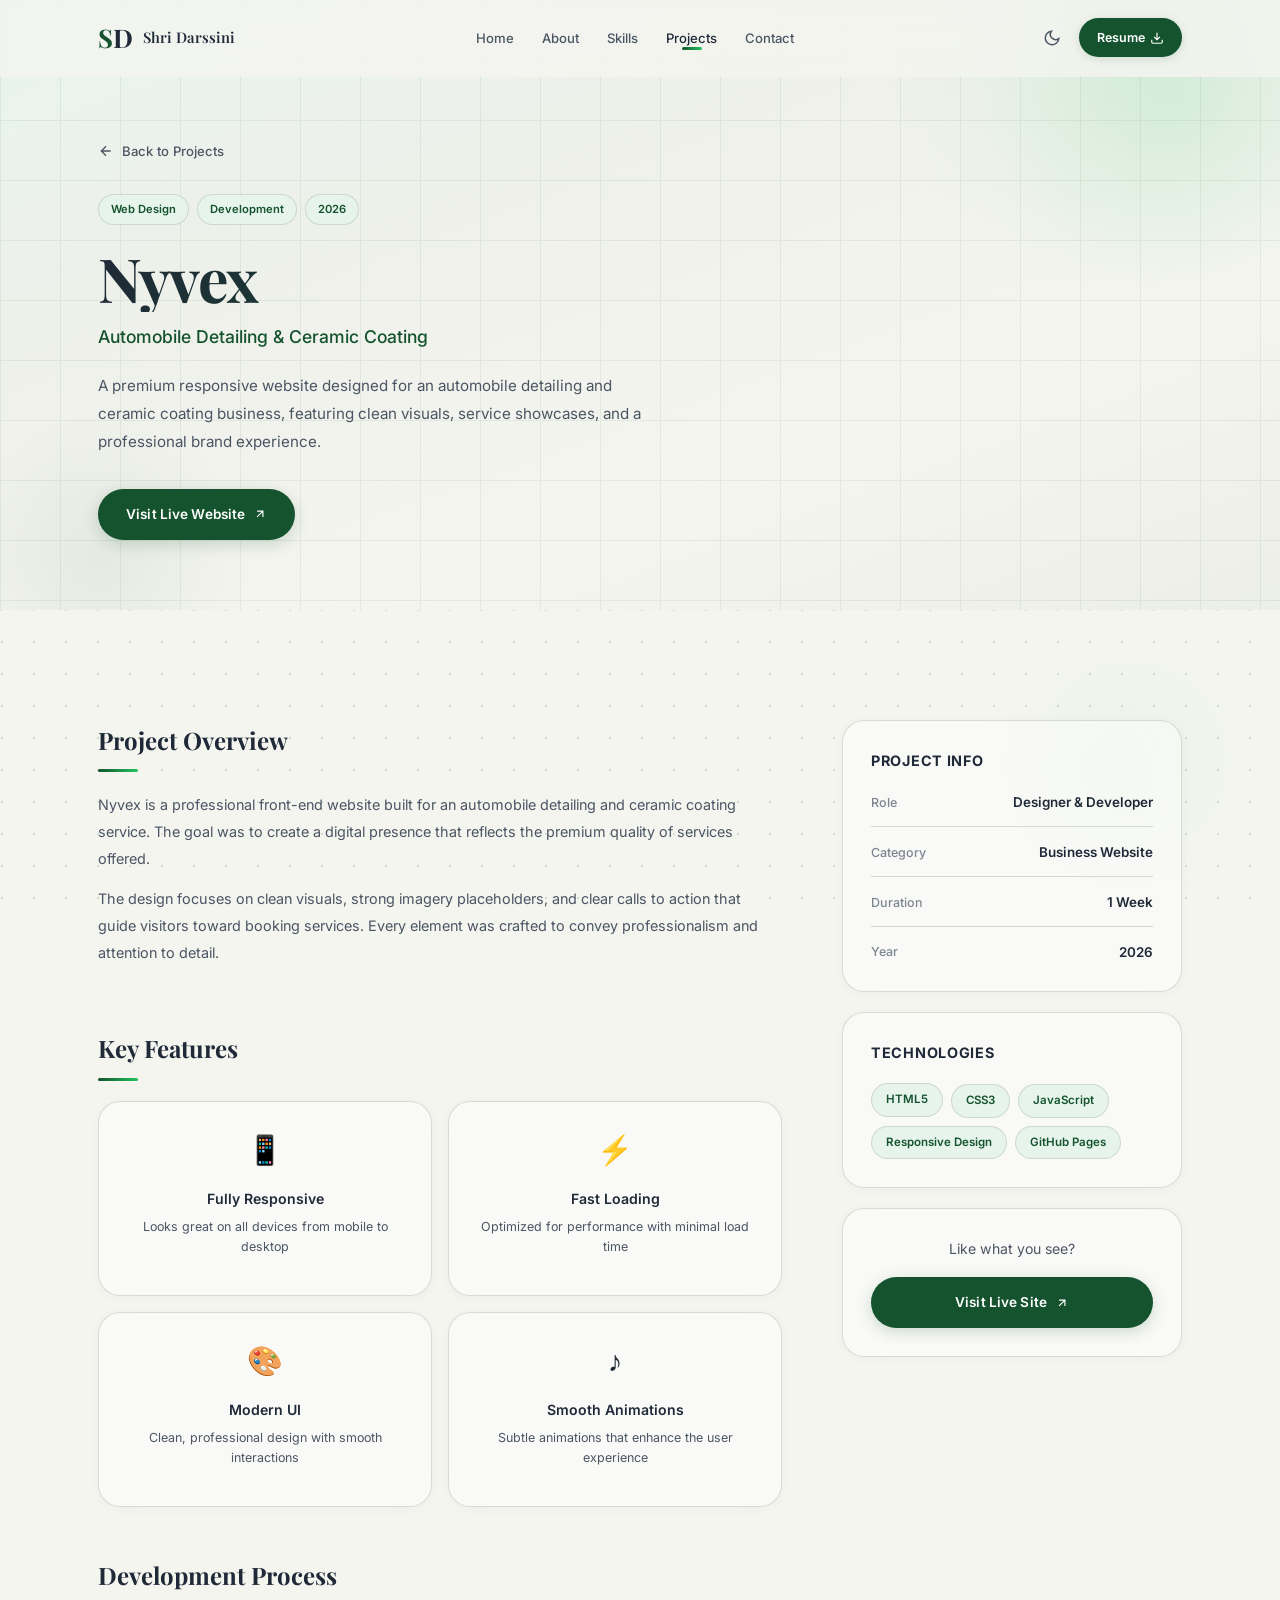
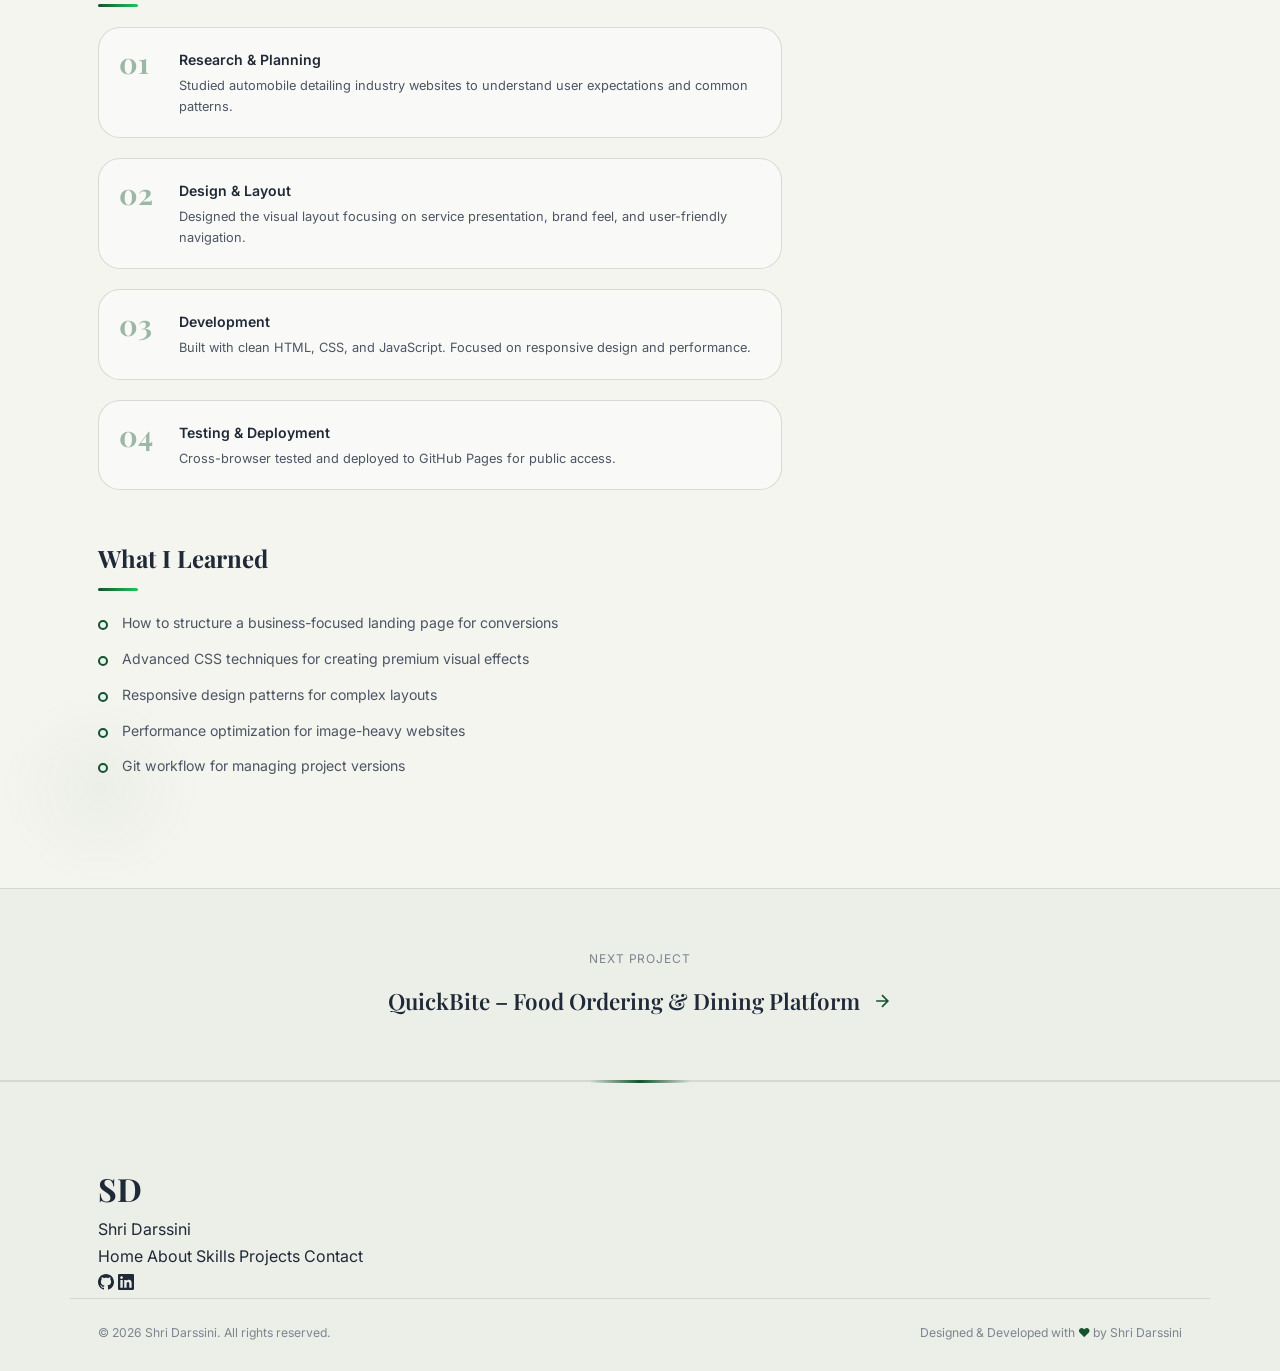
==== project-nyvex.html @ 4f285113 "Initial commit: Portfolio website" ====
<!DOCTYPE html>
<html lang="en" data-theme="light">
<head>
    <meta charset="UTF-8">
    <meta name="viewport" content="width=device-width, initial-scale=1.0">
    <title>Nyvex – Case Study | Shri Darssini</title>
    <link rel="stylesheet" href="css/styles.css">
    <link rel="stylesheet" href="css/project-detail.css">
    <link rel="preconnect" href="https://fonts.googleapis.com">
    <link rel="preconnect" href="https://fonts.gstatic.com" crossorigin>
    <link href="https://fonts.googleapis.com/css2?family=Inter:wght@300;400;500;600;700;800&family=Playfair+Display:ital,wght@0,400;0,500;0,600;0,700;1,400;1,500&display=swap" rel="stylesheet">
</head>
<body>

    <!-- Navbar -->
    <nav class="navbar" id="navbar">
        <div class="nav-container">
            <div class="nav-brand">
                <a href="index.html" class="nav-logo"><span class="logo-s">S</span><span class="logo-d">D</span></a>
                <span class="nav-name">Shri Darssini</span>
            </div>
            <ul class="nav-menu" id="nav-menu">
                <li><a href="index.html" class="nav-link">Home</a></li>
                <li><a href="index.html#about" class="nav-link">About</a></li>
                <li><a href="index.html#skills" class="nav-link">Skills</a></li>
                <li><a href="index.html#projects" class="nav-link active">Projects</a></li>
                <li><a href="index.html#contact" class="nav-link">Contact</a></li>
            </ul>
            <div class="nav-actions">
                <button class="theme-toggle" id="theme-toggle" aria-label="Toggle theme">
                    <svg class="icon-sun" width="18" height="18" viewBox="0 0 24 24" fill="none" stroke="currentColor" stroke-width="2"><circle cx="12" cy="12" r="5"/><path d="M12 1v2M12 21v2M4.22 4.22l1.42 1.42M18.36 18.36l1.42 1.42M1 12h2M21 12h2M4.22 19.78l1.42-1.42M18.36 5.64l1.42-1.42"/></svg>
                    <svg class="icon-moon" width="18" height="18" viewBox="0 0 24 24" fill="none" stroke="currentColor" stroke-width="2"><path d="M21 12.79A9 9 0 1 1 11.21 3 7 7 0 0 0 21 12.79z"/></svg>
                </button>
                <a href="Resume.pdf" download class="nav-resume-btn">Resume <svg width="14" height="14" viewBox="0 0 24 24" fill="none" stroke="currentColor" stroke-width="2"><path d="M21 15v4a2 2 0 0 1-2 2H5a2 2 0 0 1-2-2v-4M7 10l5 5 5-5M12 15V3"/></svg></a>
                <button class="nav-toggle" id="nav-toggle" aria-label="Toggle menu">
                    <span></span><span></span><span></span>
                </button>
            </div>
        </div>
    </nav>

    <!-- Project Hero -->
    <section class="pd-hero">
        <div class="pd-hero-bg">
            <div class="shape shape-1"></div>
            <div class="shape shape-2"></div>
        </div>
        <div class="container">
            <a href="index.html#projects" class="pd-back-link">
                <svg width="16" height="16" viewBox="0 0 24 24" fill="none" stroke="currentColor" stroke-width="2"><path d="M19 12H5M12 19l-7-7 7-7"/></svg>
                Back to Projects
            </a>
            <div class="pd-hero-content">
                <div class="pd-hero-tags">
                    <span class="ptag">Web Design</span>
                    <span class="ptag">Development</span>
                    <span class="ptag">2026</span>
                </div>
                <h1 class="pd-hero-title">Nyvex</h1>
                <p class="pd-hero-subtitle">Automobile Detailing & Ceramic Coating</p>
                <p class="pd-hero-desc">A premium responsive website designed for an automobile detailing and ceramic coating business, featuring clean visuals, service showcases, and a professional brand experience.</p>
                <div class="pd-hero-btns">
                    <a href="https://shridarssini.github.io/Nyvex/" target="_blank" rel="noopener" class="btn btn-primary">Visit Live Website <svg width="14" height="14" viewBox="0 0 24 24" fill="none" stroke="currentColor" stroke-width="2"><path d="M7 17L17 7M17 17V7H7"/></svg></a>
                </div>
            </div>
        </div>
    </section>

    <!-- Project Info Grid -->
    <section class="section">
        <div class="container">
            <div class="pd-info-grid">
                <!-- Main Content -->
                <div class="pd-main">
                    <div class="pd-section">
                        <h2 class="pd-section-title">Project Overview</h2>
                        <p>Nyvex is a professional front-end website built for an automobile detailing and ceramic coating service. The goal was to create a digital presence that reflects the premium quality of services offered.</p>
                        <p>The design focuses on clean visuals, strong imagery placeholders, and clear calls to action that guide visitors toward booking services. Every element was crafted to convey professionalism and attention to detail.</p>
                    </div>

                    <div class="pd-section">
                        <h2 class="pd-section-title">Key Features</h2>
                        <div class="pd-features-grid">
                            <div class="pd-feature glass-card">
                                <span class="pd-feature-icon">&#128241;</span>
                                <h4>Fully Responsive</h4>
                                <p>Looks great on all devices from mobile to desktop</p>
                            </div>
                            <div class="pd-feature glass-card">
                                <span class="pd-feature-icon">&#9889;</span>
                                <h4>Fast Loading</h4>
                                <p>Optimized for performance with minimal load time</p>
                            </div>
                            <div class="pd-feature glass-card">
                                <span class="pd-feature-icon">&#127912;</span>
                                <h4>Modern UI</h4>
                                <p>Clean, professional design with smooth interactions</p>
                            </div>
                            <div class="pd-feature glass-card">
                                <span class="pd-feature-icon">&#9834;</span>
                                <h4>Smooth Animations</h4>
                                <p>Subtle animations that enhance the user experience</p>
                            </div>
                        </div>
                    </div>

                    <div class="pd-section">
                        <h2 class="pd-section-title">Development Process</h2>
                        <div class="pd-process">
                            <div class="pd-process-step">
                                <span class="pd-step-num">01</span>
                                <div>
                                    <h4>Research & Planning</h4>
                                    <p>Studied automobile detailing industry websites to understand user expectations and common patterns.</p>
                                </div>
                            </div>
                            <div class="pd-process-step">
                                <span class="pd-step-num">02</span>
                                <div>
                                    <h4>Design & Layout</h4>
                                    <p>Designed the visual layout focusing on service presentation, brand feel, and user-friendly navigation.</p>
                                </div>
                            </div>
                            <div class="pd-process-step">
                                <span class="pd-step-num">03</span>
                                <div>
                                    <h4>Development</h4>
                                    <p>Built with clean HTML, CSS, and JavaScript. Focused on responsive design and performance.</p>
                                </div>
                            </div>
                            <div class="pd-process-step">
                                <span class="pd-step-num">04</span>
                                <div>
                                    <h4>Testing & Deployment</h4>
                                    <p>Cross-browser tested and deployed to GitHub Pages for public access.</p>
                                </div>
                            </div>
                        </div>
                    </div>

                    <div class="pd-section">
                        <h2 class="pd-section-title">What I Learned</h2>
                        <ul class="pd-learnings">
                            <li>How to structure a business-focused landing page for conversions</li>
                            <li>Advanced CSS techniques for creating premium visual effects</li>
                            <li>Responsive design patterns for complex layouts</li>
                            <li>Performance optimization for image-heavy websites</li>
                            <li>Git workflow for managing project versions</li>
                        </ul>
                    </div>
                </div>

                <!-- Sidebar -->
                <aside class="pd-sidebar">
                    <div class="pd-sidebar-card glass-card">
                        <h3>Project Info</h3>
                        <div class="pd-meta">
                            <div class="pd-meta-item">
                                <span class="pd-meta-label">Role</span>
                                <span class="pd-meta-value">Designer & Developer</span>
                            </div>
                            <div class="pd-meta-item">
                                <span class="pd-meta-label">Category</span>
                                <span class="pd-meta-value">Business Website</span>
                            </div>
                            <div class="pd-meta-item">
                                <span class="pd-meta-label">Duration</span>
                                <span class="pd-meta-value">1 Week</span>
                            </div>
                            <div class="pd-meta-item">
                                <span class="pd-meta-label">Year</span>
                                <span class="pd-meta-value">2026</span>
                            </div>
                        </div>
                    </div>

                    <div class="pd-sidebar-card glass-card">
                        <h3>Technologies</h3>
                        <div class="pd-tech-list">
                            <span class="pd-tech-tag">HTML5</span>
                            <span class="pd-tech-tag">CSS3</span>
                            <span class="pd-tech-tag">JavaScript</span>
                            <span class="pd-tech-tag">Responsive Design</span>
                            <span class="pd-tech-tag">GitHub Pages</span>
                        </div>
                    </div>

                    <div class="pd-sidebar-card glass-card pd-cta-card">
                        <p>Like what you see?</p>
                        <a href="https://shridarssini.github.io/Nyvex/" target="_blank" rel="noopener" class="btn btn-primary btn-full">Visit Live Site <svg width="14" height="14" viewBox="0 0 24 24" fill="none" stroke="currentColor" stroke-width="2"><path d="M7 17L17 7M17 17V7H7"/></svg></a>
                    </div>
                </aside>
            </div>
        </div>
    </section>

    <!-- Next Project -->
    <section class="pd-next section-alt">
        <div class="container">
            <p class="pd-next-label">Next Project</p>
            <a href="project-quickbite.html" class="pd-next-link">
                <h3>QuickBite – Food Ordering & Dining Platform</h3>
                <svg width="20" height="20" viewBox="0 0 24 24" fill="none" stroke="currentColor" stroke-width="2"><path d="M5 12h14M12 5l7 7-7 7"/></svg>
            </a>
        </div>
    </section>

    <!-- Footer -->
    <footer class="footer">
        <div class="container footer-grid">
            <div class="footer-brand"><span class="footer-logo">SD</span><p>Shri Darssini</p></div>
            <div class="footer-links">
                <a href="index.html">Home</a>
                <a href="index.html#about">About</a>
                <a href="index.html#skills">Skills</a>
                <a href="index.html#projects">Projects</a>
                <a href="index.html#contact">Contact</a>
            </div>
            <div class="footer-socials">
                <a href="https://github.com/shridarssini" target="_blank" rel="noopener"><svg width="16" height="16" viewBox="0 0 24 24" fill="currentColor"><path d="M12 0c-6.626 0-12 5.373-12 12 0 5.302 3.438 9.8 8.207 11.387.599.111.793-.261.793-.577v-2.234c-3.338.726-4.033-1.416-4.033-1.416-.546-1.387-1.333-1.756-1.333-1.756-1.089-.745.083-.729.083-.729 1.205.084 1.839 1.237 1.839 1.237 1.07 1.834 2.807 1.304 3.492.997.107-.775.418-1.305.762-1.604-2.665-.305-5.467-1.334-5.467-5.931 0-1.311.469-2.381 1.236-3.221-.124-.303-.535-1.524.117-3.176 0 0 1.008-.322 3.301 1.23.957-.266 1.983-.399 3.003-.404 1.02.005 2.047.138 3.006.404 2.291-1.552 3.297-1.23 3.297-1.23.653 1.653.242 2.874.118 3.176.77.84 1.235 1.911 1.235 3.221 0 4.609-2.807 5.624-5.479 5.921.43.372.823 1.102.823 2.222v3.293c0 .319.192.694.801.576 4.765-1.589 8.199-6.086 8.199-11.386 0-6.627-5.373-12-12-12z"/></svg></a>
                <a href="https://linkedin.com" target="_blank" rel="noopener"><svg width="16" height="16" viewBox="0 0 24 24" fill="currentColor"><path d="M20.447 20.452h-3.554v-5.569c0-1.328-.027-3.037-1.852-3.037-1.853 0-2.136 1.445-2.136 2.939v5.667H9.351V9h3.414v1.561h.046c.477-.9 1.637-1.85 3.37-1.85 3.601 0 4.267 2.37 4.267 5.455v6.286zM5.337 7.433c-1.144 0-2.063-.926-2.063-2.065 0-1.138.92-2.063 2.063-2.063 1.14 0 2.064.925 2.064 2.063 0 1.139-.925 2.065-2.064 2.065zm1.782 13.019H3.555V9h3.564v11.452zM22.225 0H1.771C.792 0 0 .774 0 1.729v20.542C0 23.227.792 24 1.771 24h20.451C23.2 24 24 23.227 24 22.271V1.729C24 .774 23.2 0 22.222 0h.003z"/></svg></a>
            </div>
        </div>
        <div class="container footer-bottom">
            <p>&copy; 2026 Shri Darssini. All rights reserved.</p>
            <p>Designed & Developed with <span class="heart">&hearts;</span> by Shri Darssini</p>
        </div>
    </footer>

    <script src="js/main.js"></script>
</body>
</html>
---- css/styles.css ----
/* ===== Reset ===== */
*,*::before,*::after{margin:0;padding:0;box-sizing:border-box}

:root{
    --font: 'Inter', -apple-system, BlinkMacSystemFont, sans-serif;
    --font-display: 'Playfair Display', Georgia, serif;
    --radius: 14px;
    --radius-lg: 22px;
    --radius-xl: 30px;
    --transition: 0.35s cubic-bezier(0.4,0,0.2,1);
    --max-w: 1140px;
}

/* ===== LIGHT THEME ===== */
[data-theme="light"]{
    --bg: #F5F5F0;
    --bg-alt: #ECEEE8;
    --card: #FFFFFF;
    --text: #1F2937;
    --text-sec: #4B5563;
    --text-muted: #7c8590;
    --accent: #14532D;
    --accent-hover: #166534;
    --highlight: #22C55E;
    --border: #D4D8CD;
    --nav-bg: rgba(245,245,240,0.82);
    --chip-bg: #e6f4ec;
    --glass-bg: rgba(255,255,255,0.45);
    --glass-border: rgba(180,190,175,0.5);
    --glass-bg-strong: rgba(255,255,255,0.7);
    --shadow-sm: 0 2px 10px rgba(20,83,45,0.04);
    --shadow: 0 8px 32px rgba(20,83,45,0.07);
    --shadow-lg: 0 20px 60px rgba(20,83,45,0.12);
    --gradient: linear-gradient(135deg, #e6f4ec 0%, #eceee8 50%, #f5f5f0 100%);
    --hero-gradient: linear-gradient(160deg, #e8f5ee 0%, #eef0ea 30%, #f5f5f0 70%, #eceee8 100%);
}

/* ===== DARK THEME ===== */
[data-theme="dark"]{
    --bg: #0B1D16;
    --bg-alt: #0f2319;
    --card: #183024;
    --text: #F5F5F0;
    --text-sec: #A7B0AA;
    --text-muted: #5e7068;
    --accent: #4ADE80;
    --accent-hover: #22C55E;
    --highlight: #86EFAC;
    --border: #2C4438;
    --nav-bg: rgba(11,29,22,0.8);
    --chip-bg: rgba(74,222,128,0.1);
    --glass-bg: rgba(24,48,36,0.45);
    --glass-border: rgba(44,68,56,0.6);
    --glass-bg-strong: rgba(24,48,36,0.7);
    --shadow-sm: 0 2px 8px rgba(0,0,0,0.15);
    --shadow: 0 8px 32px rgba(0,0,0,0.2);
    --shadow-lg: 0 20px 60px rgba(0,0,0,0.35);
    --gradient: linear-gradient(135deg, #13271f 0%, #0f2319 50%, #0B1D16 100%);
    --hero-gradient: linear-gradient(160deg, #13271f 0%, #0f2319 40%, #0B1D16 100%);
}

html{scroll-behavior:smooth}
body{font-family:var(--font);background:var(--bg);color:var(--text);line-height:1.7;overflow-x:hidden;transition:background var(--transition),color var(--transition)}
body::before{
    content:'';position:fixed;top:0;left:0;width:100%;height:100%;
    background-image:radial-gradient(circle at 2px 2px, var(--accent) 1.5px, transparent 0);
    background-size:32px 32px;
    opacity:0.06;pointer-events:none;z-index:0;
}
[data-theme="light"] body::before{opacity:0.15}
a{text-decoration:none;color:inherit;transition:all var(--transition)}
ul{list-style:none}
img{max-width:100%;display:block}

.container{max-width:var(--max-w);margin:0 auto;padding:0 28px;position:relative;z-index:1}
.section{padding:110px 0;position:relative}
.section-alt{background:var(--bg-alt);border-top:1px solid var(--border);border-bottom:1px solid var(--border)}
.section::before{
    content:'';position:absolute;top:0;right:0;
    width:300px;height:300px;
    background:radial-gradient(circle,var(--highlight) 0%,transparent 70%);
    opacity:0.04;border-radius:50%;pointer-events:none;
}
.section::after{
    content:'';position:absolute;bottom:0;left:0;
    width:200px;height:200px;
    background:radial-gradient(circle,var(--accent) 0%,transparent 70%);
    opacity:0.04;border-radius:50%;pointer-events:none;
}

.section-title{
    font-family:var(--font-display);font-size:2.4rem;font-weight:700;
    margin-bottom:8px;letter-spacing:-0.02em;
    position:relative;display:inline-block;
}
.section-title::before{
    content:'';position:absolute;
    bottom:-4px;left:0;width:50px;height:4px;
    background:linear-gradient(90deg,var(--accent),var(--highlight));
    border-radius:2px;
}
.section-subtitle{color:var(--text-sec);font-size:0.92rem;margin-bottom:50px}

/* ===== GLASS CARD ===== */
.glass-card{
    background:var(--glass-bg);
    backdrop-filter:blur(16px);-webkit-backdrop-filter:blur(16px);
    border:1px solid var(--glass-border);
    border-radius:var(--radius-lg);
    box-shadow:var(--shadow-sm);
    transition:all var(--transition);
    position:relative;overflow:hidden;
}
.glass-card::before{
    content:'';position:absolute;top:0;left:0;right:0;height:1px;
    background:linear-gradient(90deg,transparent,var(--highlight),transparent);
    opacity:0;transition:opacity var(--transition);
}
.glass-card:hover{
    transform:translateY(-4px);
    box-shadow:var(--shadow);
    border-color:var(--highlight);
    background:var(--glass-bg-strong);
}
.glass-card:hover::before{opacity:1}

/* ===== BUTTONS ===== */
.btn{
    display:inline-flex;align-items:center;gap:8px;
    padding:14px 28px;border-radius:50px;
    font-weight:600;font-size:0.85rem;
    border:none;cursor:pointer;font-family:var(--font);
    transition:all var(--transition);
    letter-spacing:0.01em;
}
.btn-primary{
    background:var(--accent);color:#fff;
    box-shadow:0 4px 16px rgba(20,83,45,0.2);
}
[data-theme="dark"] .btn-primary{color:#0B1D16;box-shadow:0 4px 16px rgba(74,222,128,0.2)}
.btn-primary:hover{background:var(--accent-hover);transform:translateY(-2px);box-shadow:0 8px 28px rgba(34,197,94,0.3)}
.btn-outline{background:transparent;color:var(--text);border:2px solid var(--border)}
.btn-outline:hover{border-color:var(--accent);color:var(--accent);transform:translateY(-2px)}
.btn-full{width:100%;justify-content:center}

/* ===== NAVBAR ===== */
.navbar{
    position:fixed;top:0;left:0;width:100%;z-index:1000;
    padding:16px 0;
    background:var(--nav-bg);
    backdrop-filter:blur(24px);-webkit-backdrop-filter:blur(24px);
    border-bottom:1px solid transparent;
    transition:all var(--transition);
}
.navbar.scrolled{padding:10px 0;border-bottom-color:var(--glass-border);box-shadow:var(--shadow)}

.nav-container{max-width:var(--max-w);margin:0 auto;padding:0 28px;display:flex;align-items:center;justify-content:space-between}
.nav-brand{display:flex;align-items:center;gap:10px}
.nav-logo{font-family:var(--font-display);font-size:1.6rem;font-weight:700;display:flex}
.logo-s{color:var(--accent)}
.logo-d{color:var(--text)}
.nav-name{font-family:var(--font-display);font-size:0.92rem;font-weight:600;color:var(--text)}
.nav-center{display:flex;flex-direction:column;align-items:center;gap:6px}
.nav-menu{display:flex;gap:28px}
.nav-link{font-size:0.82rem;font-weight:500;color:var(--text-sec);transition:all var(--transition);position:relative}
.nav-link:hover,.nav-link.active{color:var(--text)}
.nav-link.active::after{content:'';position:absolute;bottom:-4px;left:50%;transform:translateX(-50%);width:20px;height:3px;background:linear-gradient(90deg,var(--accent),var(--highlight));border-radius:2px}
.nav-actions{display:flex;align-items:center;gap:10px}

.nav-resume-btn{
    font-size:0.78rem;font-weight:600;padding:9px 18px;
    background:var(--accent);color:#fff;border-radius:50px;
    display:inline-flex;align-items:center;gap:5px;transition:all var(--transition);
    box-shadow:0 2px 10px rgba(20,83,45,0.15);
}
[data-theme="dark"] .nav-resume-btn{color:#0B1D16;box-shadow:0 2px 10px rgba(74,222,128,0.15)}
.nav-resume-btn:hover{background:var(--accent-hover);transform:translateY(-1px);box-shadow:0 4px 16px rgba(34,197,94,0.25)}

.theme-toggle{background:none;border:none;cursor:pointer;padding:8px;color:var(--text-sec);display:flex;border-radius:50%;transition:all var(--transition)}
.theme-toggle:hover{color:var(--accent);background:var(--chip-bg);transform:rotate(20deg)}
[data-theme="dark"] .icon-sun{display:block}[data-theme="dark"] .icon-moon{display:none}
[data-theme="light"] .icon-sun{display:none}[data-theme="light"] .icon-moon{display:block}

.nav-toggle{display:none;flex-direction:column;gap:5px;background:none;border:none;cursor:pointer;padding:8px;border-radius:8px;transition:all var(--transition)}
.nav-toggle:hover{background:var(--chip-bg)}
.nav-toggle span{width:22px;height:2px;background:var(--text);transition:all var(--transition);border-radius:2px;display:block}
.nav-toggle.active span:nth-child(1){transform:rotate(45deg) translate(5px,5px)}
.nav-toggle.active span:nth-child(2){opacity:0}
.nav-toggle.active span:nth-child(3){transform:rotate(-45deg) translate(5px,-5px)}

/* ===== HERO ===== */
.hero{padding:140px 0 80px;position:relative;overflow:hidden;background:var(--hero-gradient)}
.hero::after{
    content:'';position:absolute;top:0;left:0;width:100%;height:100%;
    background-image:
        linear-gradient(var(--accent) 1px, transparent 1px),
        linear-gradient(90deg, var(--accent) 1px, transparent 1px);
    background-size:60px 60px;
    opacity:0.04;pointer-events:none;z-index:0;
}
[data-theme="light"] .hero::after{opacity:0.07}

.hero-bg-shapes{position:absolute;top:0;left:0;width:100%;height:100%;pointer-events:none;z-index:0}
.shape{position:absolute;border-radius:50%}
.shape-1{width:500px;height:500px;background:radial-gradient(circle,var(--highlight) 0%,transparent 70%);top:-150px;right:-150px;opacity:0.12;animation:float 8s ease-in-out infinite}
.shape-2{width:350px;height:350px;background:radial-gradient(circle,var(--accent) 0%,transparent 70%);bottom:-100px;left:-100px;opacity:0.08;animation:float 10s ease-in-out infinite reverse}
.shape-3{width:200px;height:200px;background:radial-gradient(circle,var(--highlight) 0%,transparent 70%);top:40%;left:40%;opacity:0.06;animation:float 6s ease-in-out infinite}

@keyframes float{0%,100%{transform:translateY(0) scale(1)}50%{transform:translateY(-20px) scale(1.05)}}

.hero-grid{display:grid;grid-template-columns:1.1fr 0.9fr;gap:60px;align-items:center;position:relative;z-index:1}
.hero-content{max-width:540px}
.hero-badge{
    display:inline-flex;align-items:center;gap:8px;
    padding:10px 20px;font-size:0.8rem;color:var(--text-sec);
    margin-bottom:24px;border-radius:50px;
    font-weight:500;
    animation:slideDown 0.8s ease forwards;
}
@keyframes slideDown{from{opacity:0;transform:translateY(-10px)}to{opacity:1;transform:translateY(0)}}
.hero-greeting{font-size:1rem;color:var(--text-sec);margin-bottom:6px;font-weight:400}
.hero-name{
    font-family:var(--font-display);font-size:clamp(2.8rem,5.5vw,4rem);
    font-weight:700;line-height:1.08;margin-bottom:14px;
    letter-spacing:-0.03em;
    background:linear-gradient(135deg, var(--text) 0%, var(--accent) 100%);
    -webkit-background-clip:text;-webkit-text-fill-color:transparent;
    background-clip:text;
}
.hero-title{font-size:1.1rem;color:var(--accent);font-weight:600;margin-bottom:20px}
.hero-desc{font-size:0.95rem;color:var(--text-sec);line-height:1.85;margin-bottom:34px;max-width:450px}
.hero-btns{display:flex;gap:12px;flex-wrap:wrap;margin-bottom:36px}
.hero-socials{display:flex;gap:16px;align-items:center}
.hero-socials a{
    color:var(--text-muted);transition:all var(--transition);
    width:38px;height:38px;border-radius:50%;
    display:flex;align-items:center;justify-content:center;
    border:1px solid var(--border);
}
.hero-socials a:hover{color:var(--accent);border-color:var(--accent);background:var(--chip-bg);transform:translateY(-2px)}

.hero-photo-wrap{
    width:300px;height:300px;
    border-radius:50%;
    border:3px solid var(--glass-border);
    box-shadow:var(--shadow-lg);
    position:relative;
    z-index:1;
    overflow:hidden;
}
.hero-photo{
    width:100%;height:100%;
    object-fit:cover;
    object-position:center 35%;
    transform:scale(2.5);
    transform-origin:center 42%;
}
.hero-image{
    display:flex;justify-content:center;align-items:center;
    position:relative;
}
.hero-image::before{
    content:'';position:absolute;
    width:320px;height:320px;
    border:2px solid var(--accent);
    border-radius:50%;
    top:50%;left:50%;transform:translate(-50%,-50%);
    z-index:0;opacity:0.3;
}
.hero-image::after{
    content:'';position:absolute;
    width:80px;height:80px;
    background-image:radial-gradient(circle,var(--accent) 2px,transparent 2px);
    background-size:14px 14px;
    top:-10px;right:20px;
    opacity:0.35;z-index:0;
}
.hero-img-accent{
    position:absolute;
    bottom:-15px;left:calc(50% - 160px);
    width:60px;height:60px;
    border-radius:50%;
    background:linear-gradient(135deg,var(--accent),var(--highlight));
    opacity:0.2;z-index:0;
    animation:float 6s ease-in-out infinite;
}

/* Hero Decorative Elements */
.hero-decor{position:relative;width:320px;height:380px}
.decor-ring{
    position:absolute;top:50%;left:50%;transform:translate(-50%,-50%);
    width:280px;height:280px;border-radius:50%;
    border:2px dashed var(--border);
    animation:spinSlow 30s linear infinite;
}
.decor-ring::before{
    content:'';position:absolute;top:-6px;left:50%;
    width:12px;height:12px;border-radius:50%;
    background:var(--accent);transform:translateX(-50%);
}
.decor-dots{
    position:absolute;top:20px;right:20px;
    width:80px;height:80px;
    background-image:radial-gradient(circle,var(--accent) 2px,transparent 2px);
    background-size:12px 12px;
    opacity:0.3;
}
.decor-line{
    position:absolute;bottom:40px;left:10px;
    width:60px;height:3px;
    background:linear-gradient(90deg,var(--accent),transparent);
    border-radius:2px;
}
@keyframes spinSlow{from{transform:translate(-50%,-50%) rotate(0deg)}to{transform:translate(-50%,-50%) rotate(360deg)}}

/* Stats */
.stats-strip{display:grid;grid-template-columns:repeat(4,1fr);gap:16px;position:relative;z-index:10;max-width:900px;margin-left:auto;margin-right:auto;transform:translateY(-50%)}
.stat-item{display:flex;align-items:center;gap:14px;padding:22px 20px;position:relative;overflow:hidden}
.stat-item::after{
    content:'';position:absolute;bottom:0;left:20px;right:20px;height:2px;
    background:linear-gradient(90deg,transparent,var(--accent),transparent);
    opacity:0;transition:opacity var(--transition);
}
.stat-item:hover::after{opacity:0.5}
.stat-icon{font-size:1.4rem;width:44px;height:44px;display:flex;align-items:center;justify-content:center;background:var(--chip-bg);border-radius:12px}
.stat-number{display:block;font-weight:700;font-size:0.95rem;color:var(--text)}
.stat-label{font-size:0.7rem;color:var(--text-muted);letter-spacing:0.02em}

/* ===== ABOUT ===== */
.about-grid{display:grid;grid-template-columns:1fr 1.2fr;gap:48px;align-items:center;margin-bottom:70px}
.about-image{
    width:100%;max-width:350px;aspect-ratio:4/5;
    border:2px solid var(--glass-border);border-radius:var(--radius-xl);
    position:relative;overflow:hidden;
    box-shadow:var(--shadow-lg);
}
.about-image::before{
    content:'';position:absolute;
    inset:-10px;
    border:2px dashed var(--accent);
    border-radius:var(--radius-xl);
    opacity:0.25;z-index:-1;
}
.about-image::after{
    content:'';position:absolute;
    bottom:-14px;right:-14px;
    width:80px;height:80px;
    background-image:radial-gradient(circle,var(--highlight) 2px,transparent 2px);
    background-size:12px 12px;
    opacity:0.2;z-index:-1;
}
.about-photo{width:100%;height:100%;object-fit:cover;object-position:center 20%;border-radius:inherit;transform:scale(1.3)}
.about-image::after{
    content:'';position:absolute;inset:0;
    border-radius:inherit;
    background:linear-gradient(to bottom, transparent 60%, var(--bg) 100%);
    opacity:0.3;
}
.about-content p{color:var(--text-sec);font-size:0.92rem;margin-bottom:16px;line-height:1.85}
.about-signature{font-family:var(--font-display);font-size:1.6rem;color:var(--text);margin-top:24px;font-style:italic}

/* Education & Info */
.about-info-section{margin-top:20px}
.about-info-grid{display:grid;grid-template-columns:1fr 1fr;gap:20px}
.about-info-block{padding:32px}
.info-block-header{display:flex;align-items:center;gap:12px;margin-bottom:18px;color:var(--accent)}
.info-block-header h3{font-size:1rem;font-weight:600;color:var(--text)}
.info-block-title{font-size:0.9rem;font-weight:600;color:var(--text);margin-bottom:4px}
.info-block-sub{font-size:0.82rem;color:var(--accent);font-weight:500;margin-bottom:10px}
.info-block-desc{font-size:0.82rem;color:var(--text-sec);line-height:1.7}

.personal-info-list{display:flex;flex-direction:column;gap:14px}
.pinfo-row{display:flex;align-items:center;gap:12px;font-size:0.84rem}
.pinfo-icon{font-size:1.1rem;width:28px;text-align:center}
.pinfo-label{color:var(--text-muted);min-width:72px;font-size:0.75rem;text-transform:uppercase;letter-spacing:0.04em}
.pinfo-value{color:var(--text);font-weight:500}

/* ===== SKILLS ===== */
.skills-container{padding:36px;border-radius:var(--radius-xl)}
.skills-container:hover{transform:none}
.skills-category{margin-bottom:28px}
.skills-category:last-child{margin-bottom:0}
.skills-cat-title{
    font-size:0.78rem;font-weight:700;color:var(--accent);
    margin-bottom:14px;text-transform:uppercase;letter-spacing:0.08em;
}

.skills-chips{display:flex;flex-wrap:wrap;gap:10px}
.skill-chip{
    display:flex;align-items:center;gap:10px;
    padding:10px 16px;font-size:0.82rem;font-weight:500;color:var(--text);
    background:var(--bg-alt);border:1px solid var(--border);border-radius:var(--radius);
    transition:all var(--transition);
}
.skill-chip:hover{border-color:var(--accent);transform:translateY(-2px);box-shadow:var(--shadow-sm)}
.chip-icon{
    width:34px;height:34px;border-radius:8px;
    display:flex;align-items:center;justify-content:center;
    font-size:0.68rem;font-weight:800;
    background:var(--chip-bg);color:var(--accent);
    border:1px solid var(--glass-border);
}

.soft-chip{
    padding:10px 20px;
    background:var(--glass-bg);backdrop-filter:blur(8px);
    border:1px solid var(--glass-border);border-radius:50px;
    font-size:0.8rem;font-weight:500;color:var(--text);
    transition:all var(--transition);
}
.soft-chip:hover{border-color:var(--accent);color:var(--accent);background:var(--chip-bg);transform:translateY(-2px)}

/* Skill Progress */
.skills-layout{display:grid;grid-template-columns:1fr;gap:0}
.skills-soft-section{margin-top:12px;padding-top:28px;border-top:1px solid var(--border)}
.skill-progress-section{
    margin-top:50px;padding:40px;
    background:var(--glass-bg-strong);border:1px solid var(--glass-border);
    border-radius:var(--radius-xl);backdrop-filter:blur(12px);
    position:relative;overflow:hidden;
}
.skill-progress-section::before{
    content:'';position:absolute;top:-1px;left:0;right:0;height:3px;
    background:linear-gradient(90deg,var(--accent),var(--highlight),var(--accent));
    border-radius:2px 2px 0 0;
}
.skill-progress-grid{display:grid;grid-template-columns:1fr 1fr;gap:24px 60px}
.skill-progress-item{margin-bottom:0}
.progress-header{display:flex;justify-content:space-between;font-size:0.84rem;font-weight:600;margin-bottom:10px;color:var(--text)}
.progress-bar{height:8px;background:var(--bg-alt);border-radius:4px;overflow:hidden;border:1px solid var(--border)}
.progress-fill{
    height:100%;
    background:linear-gradient(90deg, var(--accent) 0%, var(--highlight) 100%);
    border-radius:4px;width:0;
    transition:width 1.4s cubic-bezier(0.4,0,0.2,1);
    box-shadow:0 0 8px rgba(34,197,94,0.3);
}
.progress-fill.animated{width:var(--w)}

/* ===== PROJECTS ===== */
.projects-grid{display:grid;grid-template-columns:repeat(2,1fr);gap:24px;margin-bottom:40px}
.project-card{overflow:hidden;border-radius:var(--radius-xl);position:relative}
.project-card::after{
    content:'';position:absolute;top:0;right:0;
    width:80px;height:80px;
    background:radial-gradient(circle,var(--highlight) 0%,transparent 70%);
    opacity:0;transition:opacity 0.4s;pointer-events:none;
}
.project-card:hover::after{opacity:0.15}
.project-card-img{
    height:220px;
    background:var(--gradient);
    display:flex;align-items:center;justify-content:center;
    color:var(--text-muted);font-size:0.88rem;
    position:relative;overflow:hidden;
    border-bottom:1px solid var(--border);
}
.project-card-img img{width:100%;height:100%;object-fit:cover;object-position:center bottom}
.project-card-img::after{
    content:'';position:absolute;inset:0;
    background:linear-gradient(to top, var(--glass-bg-strong) 0%, transparent 50%);
}
.project-card-body{padding:28px}
.project-tags{display:flex;gap:8px;margin-bottom:14px;flex-wrap:wrap}
.ptag{
    font-size:0.7rem;padding:5px 12px;
    background:var(--chip-bg);color:var(--accent);
    border-radius:20px;font-weight:600;
    border:1px solid var(--glass-border);
}
.project-card-body h3{font-size:1rem;font-weight:600;margin-bottom:10px;color:var(--text);line-height:1.4}
.project-card-body p{font-size:0.82rem;color:var(--text-sec);margin-bottom:14px;line-height:1.7}

.project-features{display:flex;flex-wrap:wrap;gap:12px;margin-bottom:20px}
.project-features span{font-size:0.74rem;color:var(--accent);font-weight:600;letter-spacing:0.01em}

.project-card-btns{display:flex;gap:10px}
.btn-card{
    padding:10px 18px;border-radius:50px;
    font-size:0.75rem;font-weight:600;
    border:1.5px solid var(--border);
    color:var(--text);display:inline-flex;align-items:center;gap:5px;
    transition:all var(--transition);
}
.btn-card:hover{border-color:var(--accent);color:var(--accent);transform:translateY(-2px)}
.btn-card-primary{background:var(--accent);color:#fff;border-color:var(--accent)}
[data-theme="dark"] .btn-card-primary{color:#0B1D16}
.btn-card-primary:hover{background:var(--accent-hover);transform:translateY(-2px);box-shadow:0 4px 12px rgba(34,197,94,0.2)}

.projects-more{text-align:center;margin-top:8px}
.btn-more{
    display:inline-flex;align-items:center;gap:8px;
    padding:14px 32px;border:2px solid var(--accent);
    border-radius:50px;color:var(--accent);font-size:0.85rem;font-weight:600;
    transition:all var(--transition);
}
.btn-more:hover{background:var(--accent);color:#fff;transform:translateY(-2px);box-shadow:0 6px 20px rgba(34,197,94,0.2)}
[data-theme="dark"] .btn-more:hover{color:#0B1D16}

/* ===== RESUME ===== */
.resume-block{display:flex;align-items:center;gap:44px;padding:44px;max-width:680px;margin:0 auto;border-radius:var(--radius-xl)}
.resume-icon-wrap{
    width:110px;height:110px;
    background:var(--chip-bg);border-radius:50%;
    display:flex;align-items:center;justify-content:center;
    color:var(--accent);flex-shrink:0;
    border:2px solid var(--glass-border);
}
.resume-text h3{font-family:var(--font-display);font-size:1.3rem;font-weight:700;margin-bottom:4px}
.resume-role{color:var(--accent);font-size:0.88rem;font-weight:600;margin-bottom:12px;display:block}
.resume-text p{color:var(--text-sec);font-size:0.88rem;margin-bottom:6px}
.resume-desc{margin-bottom:20px!important;line-height:1.7}
.resume-note{font-size:0.76rem;color:var(--text-muted);margin-top:12px}

/* ===== CONTACT ===== */
.contact-grid{display:grid;grid-template-columns:0.85fr 1.15fr;gap:32px;align-items:start}
.contact-info{display:flex;flex-direction:column;gap:14px}
.contact-row{display:flex;align-items:center;gap:16px;padding:20px 22px}
.contact-icon{
    width:44px;height:44px;
    background:var(--chip-bg);border-radius:12px;
    display:flex;align-items:center;justify-content:center;
    color:var(--accent);flex-shrink:0;
    border:1px solid var(--glass-border);
}
.contact-label{display:block;font-size:0.7rem;color:var(--text-muted);text-transform:uppercase;letter-spacing:0.05em;font-weight:500}
.contact-value{display:block;font-size:0.88rem;color:var(--text);font-weight:600;margin-top:2px}
.contact-socials{display:flex;gap:10px;margin-top:10px}
.contact-socials a{
    width:42px;height:42px;border-radius:12px;
    border:1px solid var(--glass-border);background:var(--glass-bg);
    display:flex;align-items:center;justify-content:center;
    color:var(--text-sec);transition:all var(--transition);
}
.contact-socials a:hover{border-color:var(--accent);color:var(--accent);background:var(--chip-bg);transform:translateY(-3px)}

.contact-form{padding:32px;display:flex;flex-direction:column;gap:16px;border-radius:var(--radius-xl)}
.form-row{display:grid;grid-template-columns:1fr 1fr;gap:14px}
.form-group input,.form-group textarea{
    width:100%;padding:14px 18px;
    border-radius:var(--radius);border:1.5px solid var(--border);
    background:var(--bg);color:var(--text);
    font-family:var(--font);font-size:0.86rem;
    transition:all var(--transition);resize:vertical;
}
.form-group input:focus,.form-group textarea:focus{outline:none;border-color:var(--accent);box-shadow:0 0 0 4px rgba(34,197,94,0.08)}
.form-group input::placeholder,.form-group textarea::placeholder{color:var(--text-muted)}

/* ===== FOOTER ===== */
.footer{padding:80px 0 28px;border-top:1px solid var(--border);background:var(--bg-alt);position:relative}
.footer::before{
    content:'';position:absolute;top:0;left:50%;transform:translateX(-50%);
    width:100px;height:3px;
    background:linear-gradient(90deg,transparent,var(--accent),transparent);
    margin-top:-2px;
}
.footer-top{display:grid;grid-template-columns:1.4fr 0.8fr 0.8fr;gap:48px;margin-bottom:48px}
.footer-logo-wrap{margin-bottom:12px}
.footer-logo{font-family:var(--font-display);font-size:2rem;font-weight:700}
.footer-brand-name{font-family:var(--font-display);font-size:1.2rem;font-weight:600;margin-bottom:10px;color:var(--text)}
.footer-tagline{font-size:0.85rem;color:var(--text-sec);line-height:1.7;margin-bottom:20px;max-width:300px}
.footer-social-links{display:flex;gap:12px}
.footer-social-links a{
    width:40px;height:40px;border-radius:10px;
    border:1px solid var(--border);
    display:flex;align-items:center;justify-content:center;
    color:var(--text-sec);transition:all var(--transition);
}
.footer-social-links a:hover{border-color:var(--accent);color:var(--accent);background:var(--chip-bg);transform:translateY(-2px)}

.footer-nav-section h4,.footer-contact-section h4{
    font-size:0.8rem;font-weight:700;text-transform:uppercase;
    letter-spacing:0.06em;color:var(--text);margin-bottom:18px;
}
.footer-nav-section ul,.footer-contact-section ul{display:flex;flex-direction:column;gap:12px;list-style:none}
.footer-nav-section ul li a{font-size:0.88rem;color:var(--text-sec);transition:all var(--transition)}
.footer-nav-section ul li a:hover{color:var(--accent);padding-left:4px}
.footer-contact-section ul li{font-size:0.85rem;color:var(--text-sec)}

.footer-bottom{display:flex;justify-content:space-between;padding-top:24px;border-top:1px solid var(--border)}
.footer-bottom p{font-size:0.76rem;color:var(--text-muted)}
.heart{color:var(--accent)}

/* ===== ANIMATIONS ===== */
.fade-up{opacity:0;transform:translateY(28px);transition:opacity 0.7s ease,transform 0.7s ease}
.fade-up.visible{opacity:1;transform:translateY(0)}

/* Stagger children */
.stats-strip .stat-item:nth-child(1){transition-delay:0s}
.stats-strip .stat-item:nth-child(2){transition-delay:0.1s}
.stats-strip .stat-item:nth-child(3){transition-delay:0.2s}
.stats-strip .stat-item:nth-child(4){transition-delay:0.3s}

/* ===== RESPONSIVE ===== */
@media(max-width:900px){
    .skill-progress-grid{grid-template-columns:1fr}
    .services-grid{grid-template-columns:repeat(2,1fr)}
}

@media(max-width:768px){
    .nav-toggle{display:flex}
    .nav-menu{
        position:fixed;top:0;right:-100%;width:65%;height:100vh;
        background:var(--bg);
        backdrop-filter:blur(20px);-webkit-backdrop-filter:blur(20px);
        flex-direction:column;align-items:center;justify-content:center;gap:36px;
        transition:all var(--transition);z-index:999;
        box-shadow:-10px 0 40px rgba(0,0,0,0.1);
        border-left:1px solid var(--border);
    }
    .nav-menu.active{right:0}
    .nav-menu li{text-align:center}
    .nav-menu .nav-link{font-size:1.2rem;font-weight:600;display:block;font-family:var(--font-display)}
    .nav-name{display:none}
    .nav-resume-btn{display:none}

    .hero{padding:120px 0 60px}
    .hero-grid{grid-template-columns:1fr;text-align:center}
    .hero-content{max-width:100%}
    .hero-desc{max-width:100%;margin-left:auto;margin-right:auto}
    .hero-btns{justify-content:center}
    .hero-socials{justify-content:center;flex-wrap:wrap;gap:12px}
    .hero-image{display:none}
    .hero-photo{display:none}

    .stats-strip{grid-template-columns:repeat(2,1fr);gap:12px;transform:none;margin-top:30px}
    .about-grid{grid-template-columns:1fr}
    .about-image{max-width:260px;aspect-ratio:1;margin:0 auto}
    .about-info-grid{grid-template-columns:1fr}
    .skills-layout{grid-template-columns:1fr}
    .skills-container{padding:24px 18px}
    .skills-chips{gap:8px}
    .skill-chip{padding:10px 12px;font-size:0.78rem}
    .chip-icon{width:28px;height:28px;font-size:0.6rem}
    .soft-chip{padding:8px 14px;font-size:0.76rem}
    .projects-grid{grid-template-columns:1fr}
    .contact-grid{grid-template-columns:1fr}
    .form-row{grid-template-columns:1fr}
    .resume-block{flex-direction:column;text-align:center}
    .footer-top{grid-template-columns:1fr;gap:32px;text-align:center}
    .footer-tagline{max-width:100%;margin-left:auto;margin-right:auto}
    .footer-social-links{justify-content:center}
    .footer-nav-section ul,.footer-contact-section ul{align-items:center}
    .footer-bottom{flex-direction:column;text-align:center;gap:6px}
    .section{padding:80px 0}
    .skill-progress-section{padding:28px 20px}
}

@media(max-width:480px){
    .stats-strip{grid-template-columns:1fr 1fr;gap:10px;transform:none;margin-top:20px}
    .hero-btns{flex-direction:column;align-items:center}
    .stat-item{padding:16px 14px}
}
---- css/project-detail.css ----
/* ===== PROJECT DETAIL PAGE ===== */

/* Hero */
.pd-hero{
    padding:140px 0 70px;
    position:relative;overflow:hidden;
    background:var(--hero-gradient);
}
.pd-hero::before{
    content:'';position:absolute;top:0;left:0;width:100%;height:100%;
    background-image:
        linear-gradient(var(--accent) 1px, transparent 1px),
        linear-gradient(90deg, var(--accent) 1px, transparent 1px);
    background-size:60px 60px;
    opacity:0.05;pointer-events:none;
}
[data-theme="light"] .pd-hero::before{opacity:0.07}
.pd-hero::after{
    content:'';position:absolute;top:-100px;right:-100px;
    width:400px;height:400px;
    background:radial-gradient(circle,var(--highlight) 0%,transparent 70%);
    opacity:0.08;border-radius:50%;pointer-events:none;
}
.pd-hero-bg{position:absolute;inset:0;pointer-events:none}
.pd-hero-bg .shape-1{width:500px;height:500px;background:radial-gradient(circle,var(--highlight) 0%,transparent 70%);top:-200px;right:-100px;opacity:0.08;position:absolute;border-radius:50%}
.pd-hero-bg .shape-2{width:300px;height:300px;background:radial-gradient(circle,var(--accent) 0%,transparent 70%);bottom:-100px;left:-50px;opacity:0.06;position:absolute;border-radius:50%}

.pd-back-link{
    display:inline-flex;align-items:center;gap:8px;
    font-size:0.82rem;color:var(--text-sec);font-weight:500;
    margin-bottom:32px;transition:all var(--transition);
}
.pd-back-link:hover{color:var(--accent);gap:12px}

.pd-hero-content{max-width:680px}
.pd-hero-tags{display:flex;gap:8px;margin-bottom:20px;flex-wrap:wrap}
.pd-hero-title{
    font-family:var(--font-display);font-size:clamp(2.5rem,5vw,3.8rem);
    font-weight:700;line-height:1.1;margin-bottom:10px;letter-spacing:-0.03em;
    background:linear-gradient(135deg, var(--text) 0%, var(--accent) 100%);
    -webkit-background-clip:text;-webkit-text-fill-color:transparent;background-clip:text;
}
.pd-hero-subtitle{font-size:1.1rem;color:var(--accent);font-weight:500;margin-bottom:20px}
.pd-hero-desc{font-size:0.95rem;color:var(--text-sec);line-height:1.85;margin-bottom:32px;max-width:560px}
.pd-hero-btns{display:flex;gap:12px;flex-wrap:wrap}

/* Screenshots */
.pd-screenshots{padding:0 0 80px}
.pd-screenshot-grid{display:grid;grid-template-columns:1.4fr 0.8fr 0.8fr;gap:16px}
.pd-screenshot-item{
    display:flex;align-items:center;justify-content:center;
    min-height:240px;color:var(--text-muted);font-size:0.85rem;
    background:var(--gradient);border-radius:var(--radius-xl);
    border:1px solid var(--glass-border);
    position:relative;overflow:hidden;
}
.pd-screenshot-item:first-child{grid-row:span 2;min-height:100%}
.pd-screenshot-item::after{
    content:'';position:absolute;inset:0;
    background:linear-gradient(to top, var(--glass-bg-strong) 0%, transparent 40%);
    pointer-events:none;
}

/* Info Grid */
.pd-info-grid{display:grid;grid-template-columns:1fr 340px;gap:60px;align-items:start}

/* Main Content */
.pd-main{display:flex;flex-direction:column;gap:48px}
.pd-section{}
.pd-section-title{
    font-family:var(--font-display);font-size:1.5rem;font-weight:700;
    margin-bottom:20px;color:var(--text);
    position:relative;padding-bottom:12px;
}
.pd-section-title::after{
    content:'';position:absolute;bottom:0;left:0;
    width:40px;height:3px;
    background:linear-gradient(90deg,var(--accent),var(--highlight));
    border-radius:2px;
}
.pd-main p{font-size:0.9rem;color:var(--text-sec);line-height:1.85;margin-bottom:14px}

/* Features Grid */
.pd-features-grid{display:grid;grid-template-columns:1fr 1fr;gap:16px;margin-top:16px}
.pd-feature{padding:24px;text-align:center}
.pd-feature-icon{font-size:1.8rem;display:block;margin-bottom:12px}
.pd-feature h4{font-size:0.88rem;font-weight:600;margin-bottom:6px;color:var(--text)}
.pd-feature p{font-size:0.78rem;color:var(--text-sec);line-height:1.6}

/* Process */
.pd-process{display:flex;flex-direction:column;gap:20px;margin-top:12px}
.pd-process-step{
    display:flex;gap:20px;align-items:flex-start;
    padding:20px;
    background:var(--glass-bg);
    border:1px solid var(--glass-border);
    border-radius:var(--radius-lg);
    transition:all var(--transition);
}
.pd-process-step:hover{border-color:var(--accent);transform:translateX(4px)}
.pd-step-num{
    font-family:var(--font-display);font-size:1.8rem;font-weight:700;
    color:var(--accent);opacity:0.4;min-width:40px;line-height:1;
}
.pd-process-step h4{font-size:0.88rem;font-weight:600;color:var(--text);margin-bottom:4px}
.pd-process-step p{font-size:0.8rem;color:var(--text-sec);line-height:1.6;margin:0}

/* Learnings */
.pd-learnings{list-style:none;display:flex;flex-direction:column;gap:12px;margin-top:12px}
.pd-learnings li{
    position:relative;padding-left:24px;
    font-size:0.88rem;color:var(--text-sec);line-height:1.7;
}
.pd-learnings li::before{
    content:'';position:absolute;left:0;top:9px;
    width:10px;height:10px;border-radius:50%;
    background:var(--chip-bg);border:2px solid var(--accent);
}

/* Sidebar */
.pd-sidebar{position:sticky;top:100px;display:flex;flex-direction:column;gap:20px}
.pd-sidebar-card{padding:28px}
.pd-sidebar-card h3{font-size:0.9rem;font-weight:700;margin-bottom:18px;color:var(--text);text-transform:uppercase;letter-spacing:0.05em}
.pd-meta{display:flex;flex-direction:column;gap:14px}
.pd-meta-item{display:flex;justify-content:space-between;align-items:center;padding-bottom:12px;border-bottom:1px solid var(--border)}
.pd-meta-item:last-child{border-bottom:none;padding-bottom:0}
.pd-meta-label{font-size:0.78rem;color:var(--text-muted);font-weight:500}
.pd-meta-value{font-size:0.84rem;color:var(--text);font-weight:600}

.pd-tech-list{display:flex;flex-wrap:wrap;gap:8px}
.pd-tech-tag{
    font-size:0.72rem;padding:6px 14px;
    background:var(--chip-bg);color:var(--accent);
    border-radius:50px;font-weight:600;
    border:1px solid var(--glass-border);
}

.pd-cta-card{text-align:center}
.pd-cta-card p{font-size:0.88rem;color:var(--text-sec);margin-bottom:16px}

/* Next Project */
.pd-next{padding:60px 0;text-align:center}
.pd-next-label{font-size:0.75rem;color:var(--text-muted);text-transform:uppercase;letter-spacing:0.08em;margin-bottom:12px}
.pd-next-link{
    display:inline-flex;align-items:center;gap:12px;
    transition:all var(--transition);
}
.pd-next-link h3{
    font-family:var(--font-display);font-size:1.4rem;font-weight:600;color:var(--text);
    transition:color var(--transition);
}
.pd-next-link:hover h3{color:var(--accent)}
.pd-next-link:hover{gap:18px}
.pd-next-link svg{color:var(--accent)}

/* Responsive */
@media(max-width:900px){
    .pd-info-grid{grid-template-columns:1fr;gap:40px}
    .pd-sidebar{position:static}
    .pd-screenshot-grid{grid-template-columns:1fr}
    .pd-screenshot-item:first-child{grid-row:auto;min-height:240px}
}
@media(max-width:768px){
    .pd-hero{padding:120px 0 50px}
    .pd-features-grid{grid-template-columns:1fr}
    .pd-hero-btns{flex-direction:column;align-items:flex-start}
}
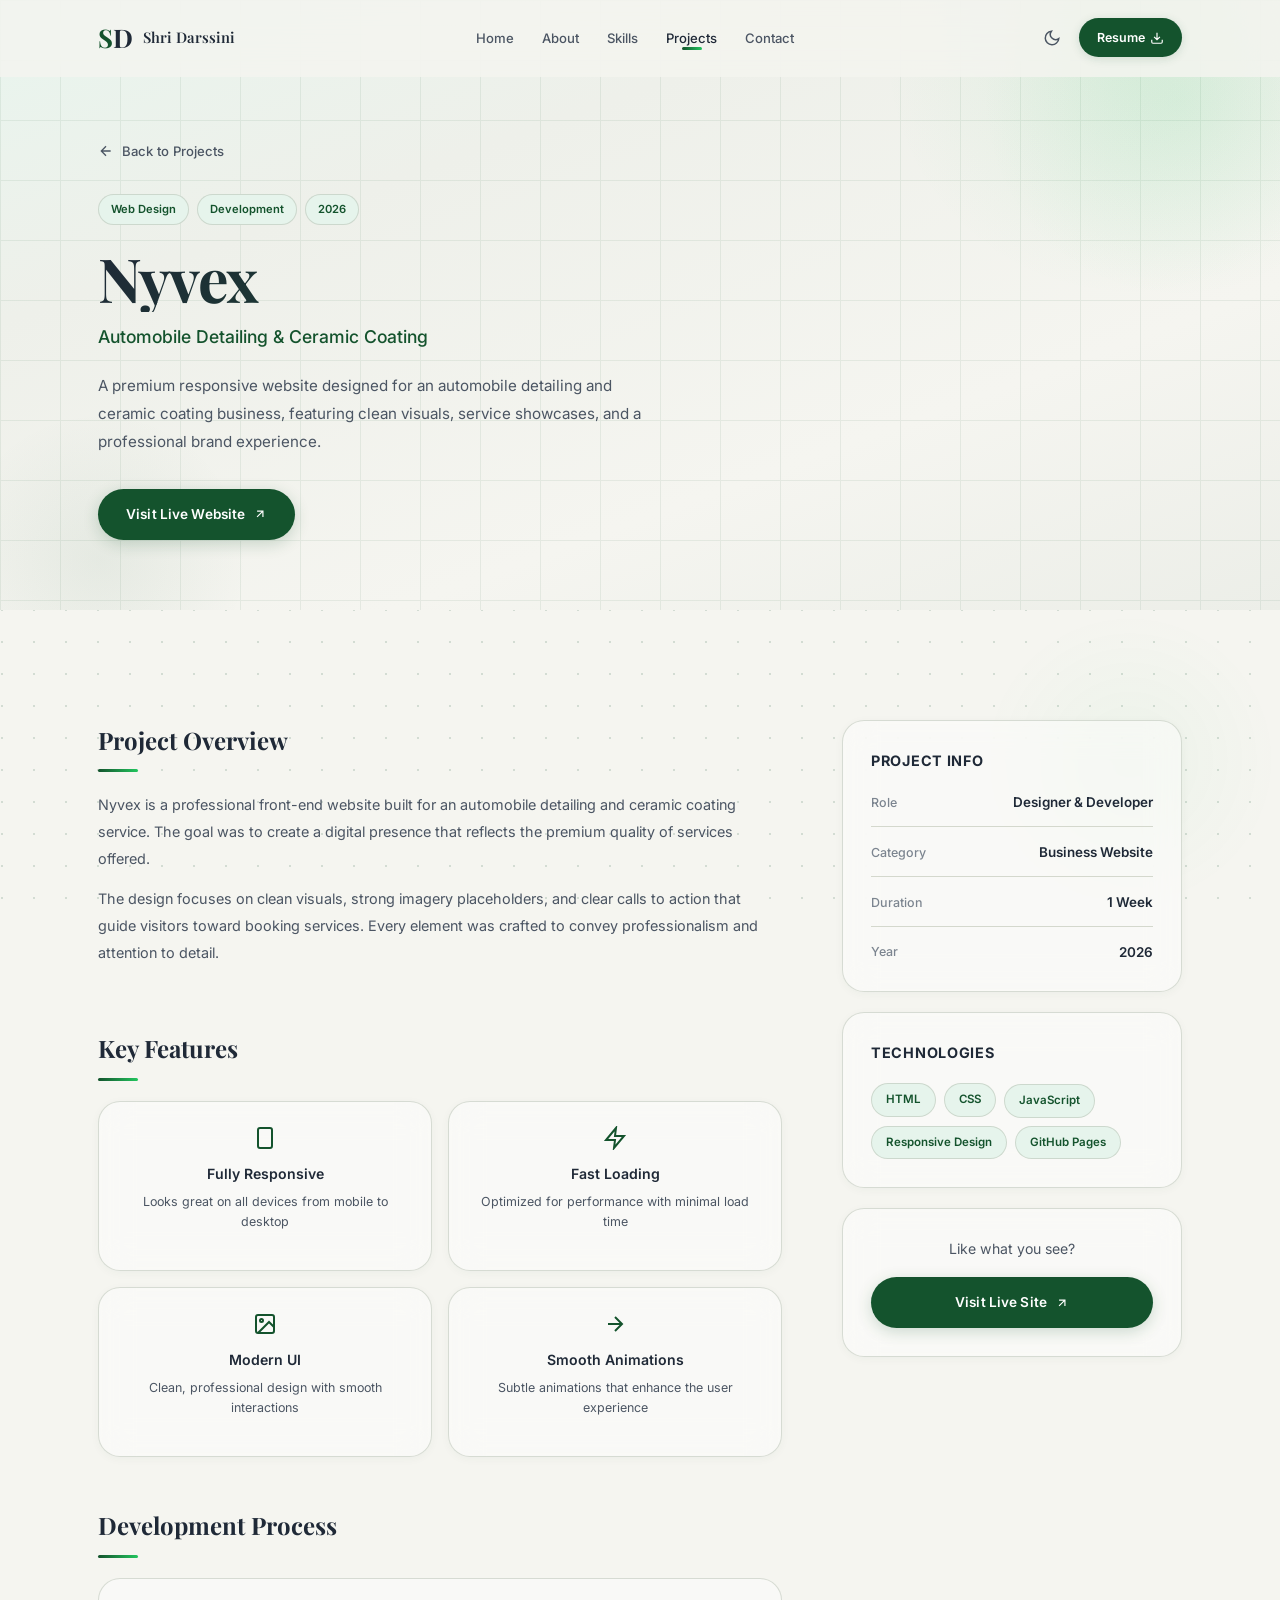
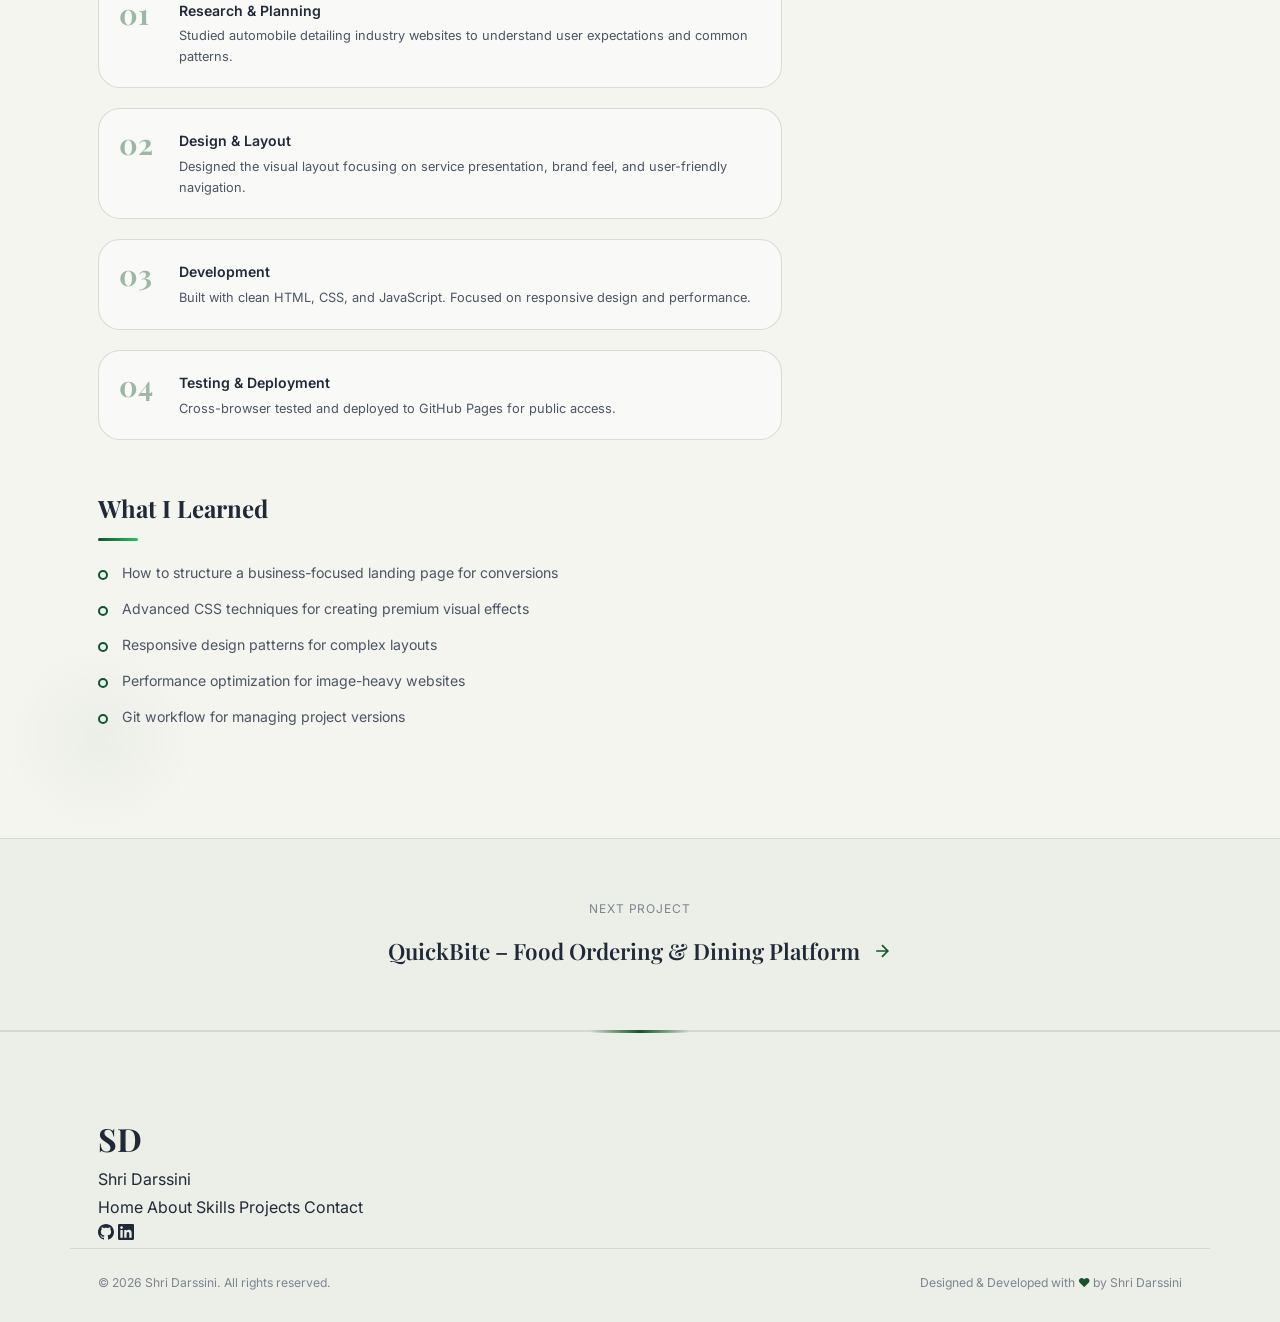
==== commit 63a7b4d1: "Update: icons, experience, certifications, fixes" ====
--- a/project-nyvex.html
+++ b/project-nyvex.html
@@ -1,4 +1,4 @@
-<!DOCTYPE html>
+﻿<!DOCTYPE html>
 <html lang="en" data-theme="light">
 <head>
     <meta charset="UTF-8">
@@ -82,22 +82,22 @@
                         <h2 class="pd-section-title">Key Features</h2>
                         <div class="pd-features-grid">
                             <div class="pd-feature glass-card">
-                                <span class="pd-feature-icon">&#128241;</span>
+                                <span class="pd-feature-icon"><svg width="24" height="24" viewBox="0 0 24 24" fill="none" stroke="currentColor" stroke-width="2"><rect x="5" y="2" width="14" height="20" rx="2" ry="2"/><line x1="12" y1="18" x2="12.01" y2="18"/></svg></span>
                                 <h4>Fully Responsive</h4>
                                 <p>Looks great on all devices from mobile to desktop</p>
                             </div>
                             <div class="pd-feature glass-card">
-                                <span class="pd-feature-icon">&#9889;</span>
+                                <span class="pd-feature-icon"><svg width="24" height="24" viewBox="0 0 24 24" fill="none" stroke="currentColor" stroke-width="2"><polygon points="13 2 3 14 12 14 11 22 21 10 12 10 13 2"/></svg></span>
                                 <h4>Fast Loading</h4>
                                 <p>Optimized for performance with minimal load time</p>
                             </div>
                             <div class="pd-feature glass-card">
-                                <span class="pd-feature-icon">&#127912;</span>
+                                <span class="pd-feature-icon"><svg width="24" height="24" viewBox="0 0 24 24" fill="none" stroke="currentColor" stroke-width="2"><rect x="3" y="3" width="18" height="18" rx="2" ry="2"/><circle cx="8.5" cy="8.5" r="1.5"/><polyline points="21 15 16 10 5 21"/></svg></span>
                                 <h4>Modern UI</h4>
                                 <p>Clean, professional design with smooth interactions</p>
                             </div>
                             <div class="pd-feature glass-card">
-                                <span class="pd-feature-icon">&#9834;</span>
+                                <span class="pd-feature-icon"><svg width="24" height="24" viewBox="0 0 24 24" fill="none" stroke="currentColor" stroke-width="2"><path d="M5 12h14M12 5l7 7-7 7"/></svg></span>
                                 <h4>Smooth Animations</h4>
                                 <p>Subtle animations that enhance the user experience</p>
                             </div>
@@ -177,8 +177,8 @@
                     <div class="pd-sidebar-card glass-card">
                         <h3>Technologies</h3>
                         <div class="pd-tech-list">
-                            <span class="pd-tech-tag">HTML5</span>
-                            <span class="pd-tech-tag">CSS3</span>
+                            <span class="pd-tech-tag">HTML</span>
+                            <span class="pd-tech-tag">CSS</span>
                             <span class="pd-tech-tag">JavaScript</span>
                             <span class="pd-tech-tag">Responsive Design</span>
                             <span class="pd-tech-tag">GitHub Pages</span>
--- a/css/styles.css
+++ b/css/styles.css
@@ -322,7 +322,7 @@
     opacity:0;transition:opacity var(--transition);
 }
 .stat-item:hover::after{opacity:0.5}
-.stat-icon{font-size:1.4rem;width:44px;height:44px;display:flex;align-items:center;justify-content:center;background:var(--chip-bg);border-radius:12px}
+.stat-icon{width:44px;height:44px;display:flex;align-items:center;justify-content:center;background:var(--chip-bg);border-radius:12px;color:var(--accent);flex-shrink:0}
 .stat-number{display:block;font-weight:700;font-size:0.95rem;color:var(--text)}
 .stat-label{font-size:0.7rem;color:var(--text-muted);letter-spacing:0.02em}
 
@@ -371,7 +371,7 @@
 
 .personal-info-list{display:flex;flex-direction:column;gap:14px}
 .pinfo-row{display:flex;align-items:center;gap:12px;font-size:0.84rem}
-.pinfo-icon{font-size:1.1rem;width:28px;text-align:center}
+.pinfo-icon{width:28px;display:flex;align-items:center;justify-content:center;color:var(--accent);flex-shrink:0}
 .pinfo-label{color:var(--text-muted);min-width:72px;font-size:0.75rem;text-transform:uppercase;letter-spacing:0.04em}
 .pinfo-value{color:var(--text);font-weight:500}
 
@@ -436,6 +436,53 @@
     box-shadow:0 0 8px rgba(34,197,94,0.3);
 }
 .progress-fill.animated{width:var(--w)}
+
+/* ===== EXPERIENCE ===== */
+.experience-card{padding:36px;border-radius:var(--radius-xl)}
+.experience-card:hover{transform:none}
+.exp-header{display:flex;justify-content:space-between;align-items:flex-start;margin-bottom:24px;flex-wrap:wrap;gap:12px}
+.exp-company h3{font-family:var(--font-display);font-size:1.3rem;font-weight:700;color:var(--text);margin-bottom:4px}
+.exp-role{font-size:0.9rem;color:var(--accent);font-weight:600}
+.exp-duration{font-size:0.82rem;color:var(--text-muted);font-weight:500;background:var(--chip-bg);padding:6px 14px;border-radius:50px}
+.exp-body p{font-size:0.9rem;color:var(--text-sec);line-height:1.8;margin-bottom:24px}
+.exp-highlights{margin-bottom:24px}
+.exp-highlights h4,.exp-projects h4,.exp-skills-used h4{font-size:0.8rem;font-weight:700;text-transform:uppercase;letter-spacing:0.06em;color:var(--text);margin-bottom:12px}
+.exp-highlights ul{list-style:none;display:flex;flex-direction:column;gap:10px}
+.exp-highlights ul li{
+    font-size:0.88rem;color:var(--text-sec);line-height:1.7;
+    padding-left:20px;position:relative;
+}
+.exp-highlights ul li::before{
+    content:'';position:absolute;left:0;top:10px;
+    width:8px;height:8px;border-radius:50%;
+    background:var(--chip-bg);border:2px solid var(--accent);
+}
+.exp-projects{margin-bottom:24px}
+.exp-project-list{display:flex;flex-wrap:wrap;gap:10px}
+.exp-project-tag{
+    font-size:0.8rem;padding:10px 18px;
+    background:var(--bg-alt);border:1px solid var(--border);
+    border-radius:var(--radius);color:var(--text);font-weight:500;
+    transition:all var(--transition);
+}
+.exp-project-tag:hover{border-color:var(--accent);color:var(--accent);transform:translateY(-2px)}
+.exp-skills-used{margin-top:4px}
+.exp-skill-tags{display:flex;flex-wrap:wrap;gap:8px}
+.exp-skill-tags span{
+    font-size:0.75rem;padding:6px 14px;
+    background:var(--chip-bg);color:var(--accent);
+    border-radius:50px;font-weight:600;
+}
+
+/* Certifications */
+.certifications-section{margin-top:60px}
+.cert-heading{font-family:var(--font-display);font-size:1.4rem;font-weight:700;margin-bottom:24px;color:var(--text)}
+.cert-grid{display:grid;grid-template-columns:repeat(3,1fr);gap:16px}
+.cert-card{display:flex;align-items:center;gap:16px;padding:20px 24px;text-decoration:none;cursor:pointer}
+.cert-card:hover{transform:translateY(-2px)}
+.cert-icon{width:44px;height:44px;background:var(--chip-bg);border-radius:12px;display:flex;align-items:center;justify-content:center;color:var(--accent);flex-shrink:0}
+.cert-info h4{font-size:0.88rem;font-weight:600;color:var(--text);margin-bottom:2px}
+.cert-info p{font-size:0.78rem;color:var(--text-muted)}
 
 /* ===== PROJECTS ===== */
 .projects-grid{display:grid;grid-template-columns:repeat(2,1fr);gap:24px;margin-bottom:40px}
@@ -633,6 +680,7 @@
     .skill-chip{padding:10px 12px;font-size:0.78rem}
     .chip-icon{width:28px;height:28px;font-size:0.6rem}
     .soft-chip{padding:8px 14px;font-size:0.76rem}
+    .cert-grid{grid-template-columns:1fr}
     .projects-grid{grid-template-columns:1fr}
     .contact-grid{grid-template-columns:1fr}
     .form-row{grid-template-columns:1fr}
--- a/css/project-detail.css
+++ b/css/project-detail.css
@@ -83,7 +83,7 @@
 /* Features Grid */
 .pd-features-grid{display:grid;grid-template-columns:1fr 1fr;gap:16px;margin-top:16px}
 .pd-feature{padding:24px;text-align:center}
-.pd-feature-icon{font-size:1.8rem;display:block;margin-bottom:12px}
+.pd-feature-icon{display:flex;align-items:center;justify-content:center;margin-bottom:12px;color:var(--accent)}
 .pd-feature h4{font-size:0.88rem;font-weight:600;margin-bottom:6px;color:var(--text)}
 .pd-feature p{font-size:0.78rem;color:var(--text-sec);line-height:1.6}
 
